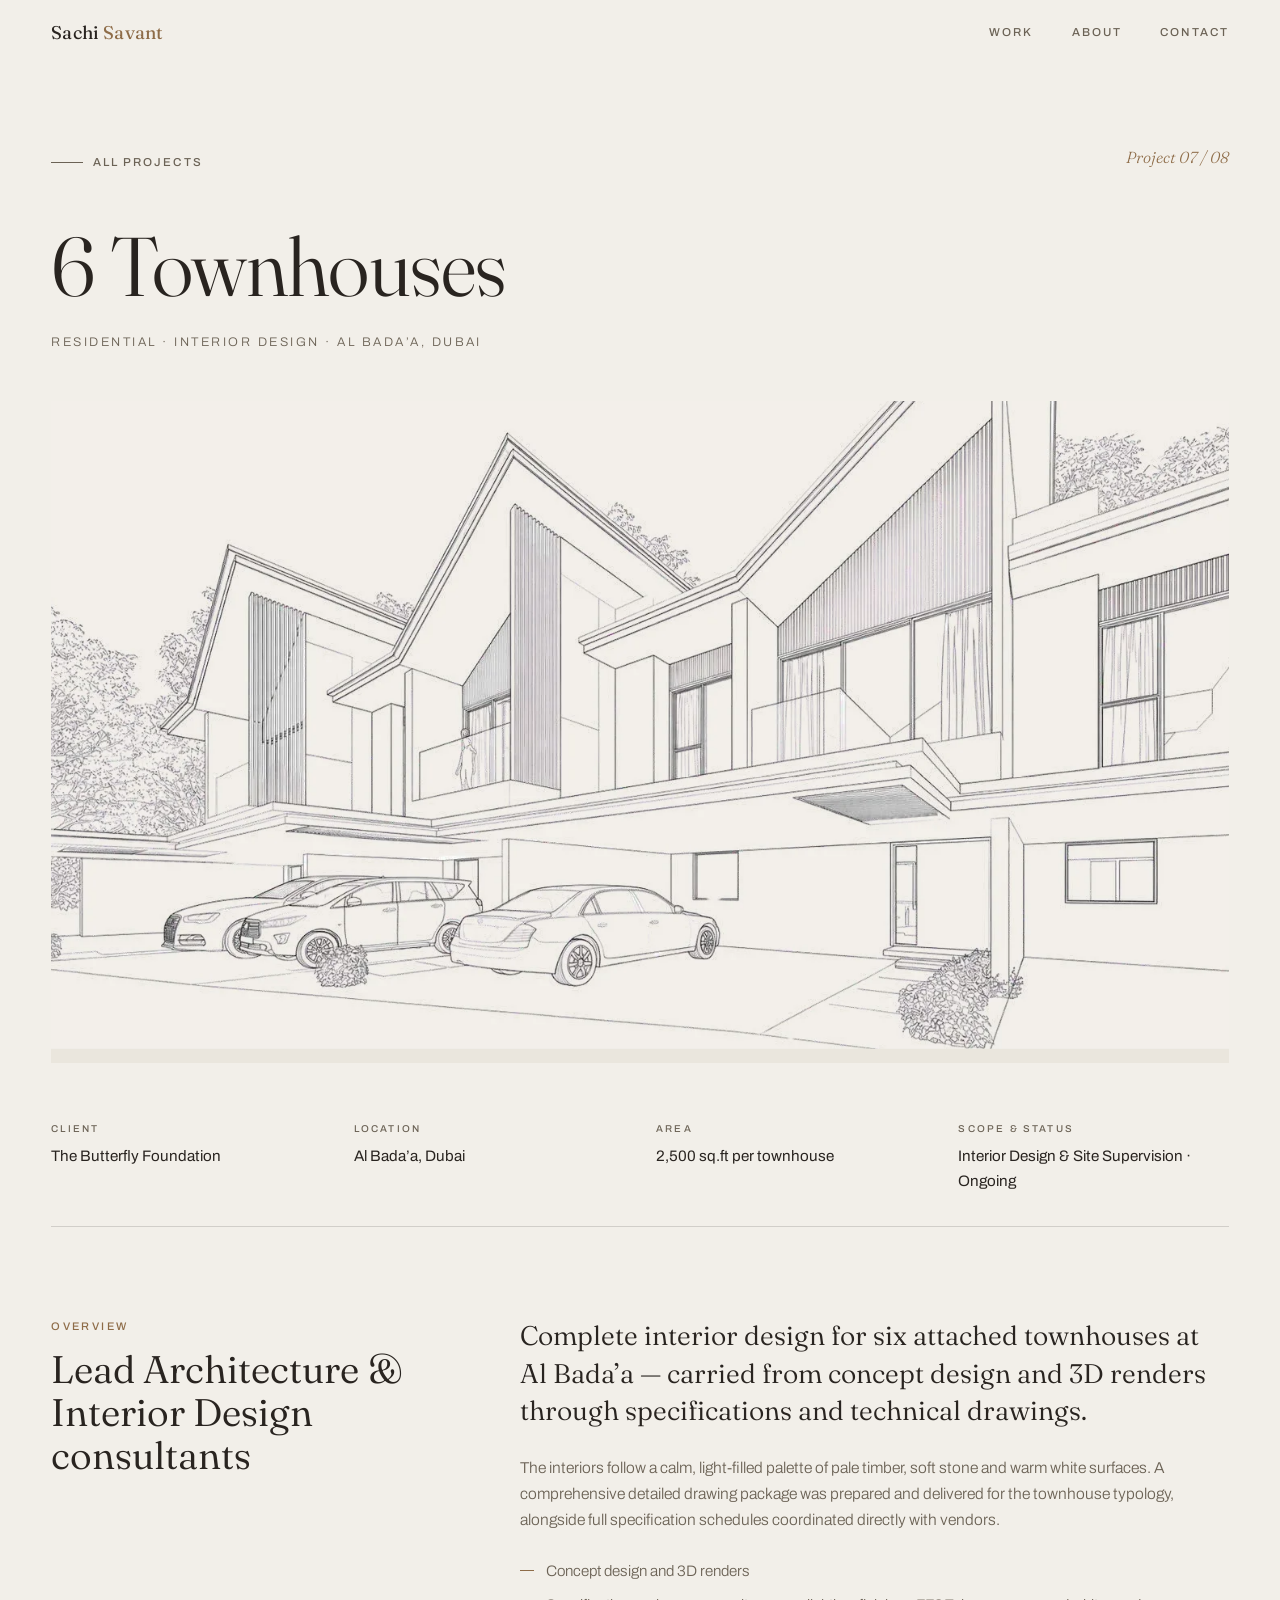
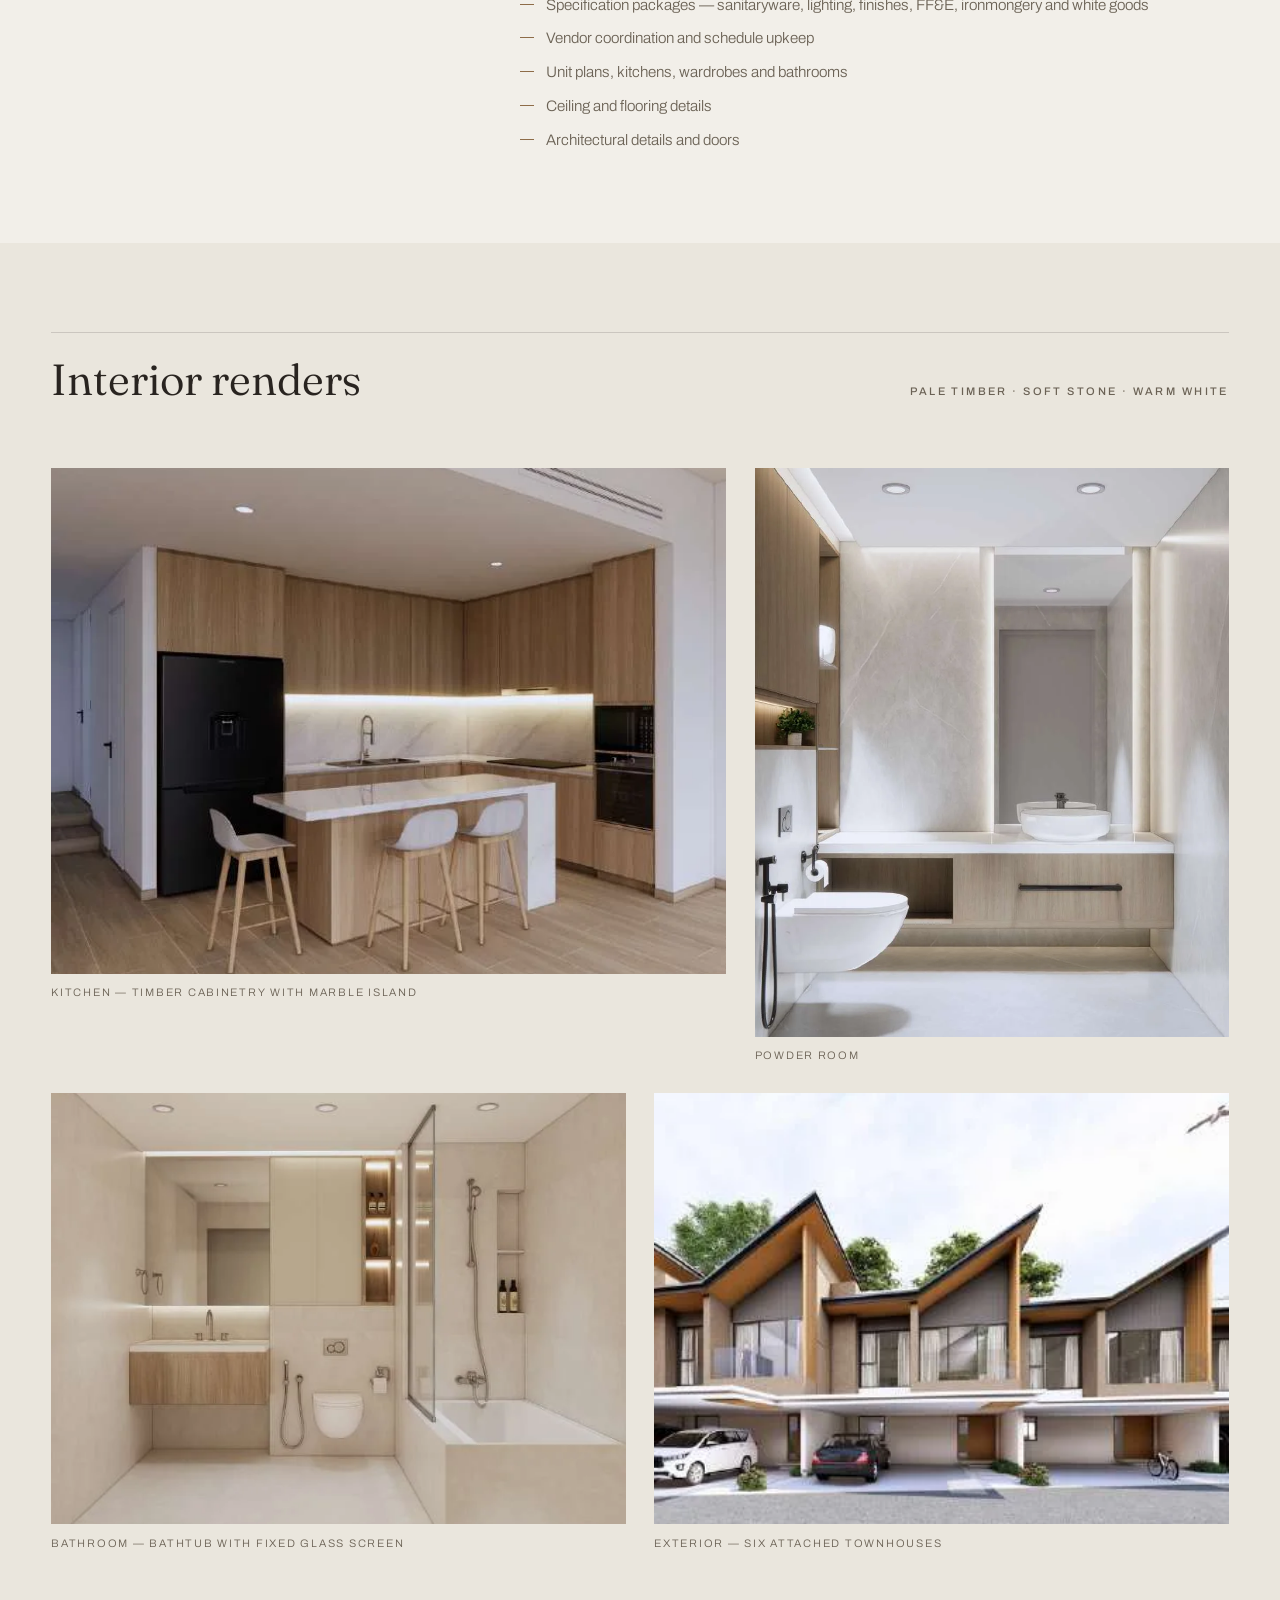
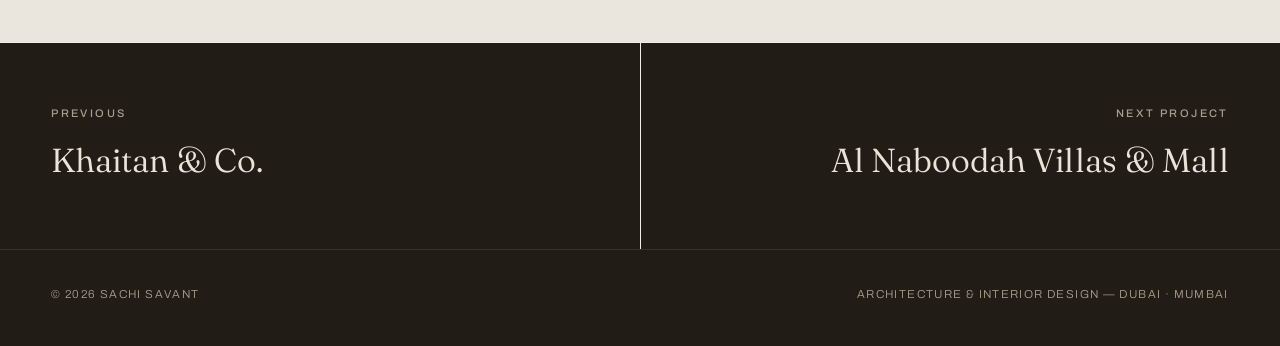
==== site/projects/6-townhouses.html @ d67f8778 "Add 6 Townhouses and Al Naboodah Villas & Mall projects; new cover sketch - New project pages with r" ====
<!DOCTYPE html>
<html lang="en">
<head>
  <meta charset="UTF-8">
  <meta name="viewport" content="width=device-width, initial-scale=1.0">
  <title>6 Townhouses — Sachi Savant</title>
  <meta name="description" content="Complete interior design for six attached townhouses at Al Bada'a, Dubai — concept design, 3D renders, specifications and technical drawings for The Butterfly Foundation.">
  <link rel="preconnect" href="https://fonts.googleapis.com">
  <link rel="preconnect" href="https://fonts.gstatic.com" crossorigin>
  <link href="https://fonts.googleapis.com/css2?family=Archivo:wght@300;400;500;600&family=Fraunces:ital,opsz,wght@0,9..144,300..600;1,9..144,300..600&display=swap" rel="stylesheet">
  <link rel="stylesheet" href="../assets/css/style.css">
  <link rel="icon" href="data:image/svg+xml,<svg xmlns='http://www.w3.org/2000/svg' viewBox='0 0 100 100'><rect width='100' height='100' fill='%23211c16'/><text x='50' y='68' font-size='52' text-anchor='middle' fill='%23b29372' font-family='Georgia'>S</text></svg>">
</head>
<body>

  <nav class="nav">
    <a class="nav__mark" href="../index.html">Sachi <span>Savant</span></a>
    <div class="nav__links">
      <a href="../index.html#work">Work</a>
      <a href="../index.html#about">About</a>
      <a class="nav__cta" href="../index.html#contact">Contact</a>
    </div>
  </nav>

  <header class="p-head">
    <div class="p-head__inner">
      <div class="p-head__top reveal">
        <a class="backlink" href="../index.html#work">All projects</a>
        <span class="p-head__num">Project 07 / 08</span>
      </div>
      <h1 class="reveal" style="--d:.06s">6 Townhouses</h1>
      <p class="p-head__sub reveal" style="--d:.12s">Residential · Interior Design · Al Bada&rsquo;a, Dubai</p>
    </div>
  </header>

  <div class="p-hero reveal">
    <div class="p-hero__media">
      <img src="../assets/img/6-townhouses/draw-exterior.webp" alt="Line drawing of six attached townhouses with angled roofs and covered parking" data-parallax="0.06">
    </div>
  </div>

  <div class="facts">
    <div class="facts__grid" data-stagger>
      <div class="facts__item reveal"><span class="label">Client</span><p>The Butterfly Foundation</p></div>
      <div class="facts__item reveal"><span class="label">Location</span><p>Al Bada&rsquo;a, Dubai</p></div>
      <div class="facts__item reveal"><span class="label">Area</span><p>2,500 sq.ft per townhouse</p></div>
      <div class="facts__item reveal"><span class="label">Scope &amp; Status</span><p>Interior Design &amp; Site Supervision · Ongoing</p></div>
    </div>
  </div>

  <section class="p-section">
    <div class="p-section__inner narrative">
      <div class="narrative__label reveal">
        <span class="label label--bronze">Overview</span>
        <h2>Lead Architecture &amp; Interior Design consultants</h2>
      </div>
      <div class="narrative__body reveal" style="--d:.1s">
        <p class="lede">Complete interior design for six attached townhouses at Al Bada&rsquo;a — carried from concept design and 3D renders through specifications and technical drawings.</p>
        <p>The interiors follow a calm, light-filled palette of pale timber, soft stone and warm white surfaces. A comprehensive detailed drawing package was prepared and delivered for the townhouse typology, alongside full specification schedules coordinated directly with vendors.</p>
        <ul class="checklist cols-2">
          <li>Concept design and 3D renders</li>
          <li>Specification packages — sanitaryware, lighting, finishes, FF&amp;E, ironmongery and white goods</li>
          <li>Vendor coordination and schedule upkeep</li>
          <li>Unit plans, kitchens, wardrobes and bathrooms</li>
          <li>Ceiling and flooring details</li>
          <li>Architectural details and doors</li>
        </ul>
      </div>
    </div>
  </section>

  <section class="p-section p-section--tint">
    <div class="p-section__inner">
      <div class="section-head reveal">
        <h2>Interior renders</h2>
        <span class="label">Pale timber · soft stone · warm white</span>
      </div>
      <div class="gallery" data-stagger>
        <figure class="g-7 reveal"><div class="g-media"><img src="../assets/img/6-townhouses/render-kitchen.webp" alt="Townhouse kitchen render with pale timber cabinetry and marble island" style="--ar:4/3" loading="lazy"></div><figcaption>Kitchen — timber cabinetry with marble island</figcaption></figure>
        <figure class="g-5 reveal"><div class="g-media"><img src="../assets/img/6-townhouses/render-powder-room.webp" alt="Powder room render with backlit mirror and floating timber vanity" style="--ar:5/6" loading="lazy"></div><figcaption>Powder room</figcaption></figure>
        <figure class="g-6 reveal" style="grid-column:span 6"><div class="g-media"><img src="../assets/img/6-townhouses/render-bathroom.webp" alt="Bathroom render with bathtub, glass screen and warm beige stone" style="--ar:4/3" loading="lazy"></div><figcaption>Bathroom — bathtub with fixed glass screen</figcaption></figure>
        <figure class="g-6 reveal" style="grid-column:span 6"><div class="g-media"><img src="../assets/img/6-townhouses/hero.webp" alt="Exterior render of the six attached townhouses with angled roofs" style="--ar:4/3" loading="lazy"></div><figcaption>Exterior — six attached townhouses</figcaption></figure>
      </div>
    </div>
  </section>

  <nav class="pn">
    <a href="khaitan-and-co.html"><span class="label">Previous</span><span class="pn__title">Khaitan &amp; Co.</span></a>
    <a href="al-naboodah-villas-mall.html"><span class="label">Next project</span><span class="pn__title">Al Naboodah Villas &amp; Mall</span></a>
  </nav>

  <footer class="footer">
    <span>© <span data-year>2026</span> Sachi Savant</span>
    <span>Architecture &amp; Interior Design — Dubai · Mumbai</span>
  </footer>

  <div class="lightbox" role="dialog" aria-label="Image viewer">
    <button class="lightbox__close" aria-label="Close">×</button>
    <img src="" alt="">
    <span class="lightbox__caption"></span>
  </div>

  <script src="../assets/js/main.js"></script>
</body>
</html>
---- site/assets/css/style.css ----
/* ————————————————————————————————————————————
   Sachi Savant — Portfolio
   Warm neutrals · stone · timber · quiet luxury
——————————————————————————————————————————————— */

:root {
  --bone: #f2efe9;
  --bone-2: #eae6dd;
  --bone-3: #e2dccf;
  --ink: #292420;
  --ink-2: #6b6255;
  --bronze: #8e6c48;
  --bronze-soft: #b29372;
  --line: rgba(41, 36, 32, 0.16);
  --line-soft: rgba(41, 36, 32, 0.09);
  --dark: #211c16;
  --dark-2: #2b251d;
  --on-dark: #e9e3d8;
  --on-dark-2: #a99e8d;
  --serif: "Fraunces", "Georgia", serif;
  --sans: "Archivo", "Helvetica Neue", sans-serif;
  --pad: clamp(1.25rem, 4vw, 4rem);
  --maxw: 90rem;
}

* { margin: 0; padding: 0; box-sizing: border-box; }

html {
  scroll-behavior: smooth;
  -webkit-text-size-adjust: 100%;
}

body {
  background: var(--bone);
  color: var(--ink);
  font-family: var(--sans);
  font-weight: 300;
  font-size: 1rem;
  line-height: 1.65;
  -webkit-font-smoothing: antialiased;
  overflow-x: hidden;
}

img { display: block; max-width: 100%; height: auto; }
a { color: inherit; text-decoration: none; }
ul { list-style: none; }
::selection { background: var(--bronze); color: var(--bone); }

/* ——— typography helpers ——— */

.label {
  font-family: var(--sans);
  font-size: 0.6875rem;
  font-weight: 500;
  letter-spacing: 0.22em;
  text-transform: uppercase;
  color: var(--ink-2);
}

.label--bronze { color: var(--bronze); }

.display {
  font-family: var(--serif);
  font-weight: 320;
  font-variation-settings: "opsz" 100;
  line-height: 1.06;
  letter-spacing: -0.01em;
}

.display em {
  font-style: italic;
  font-weight: 340;
  color: var(--bronze);
}

/* ——— page fade ——— */

body { opacity: 0; transition: opacity 0.55s ease; }
body.is-loaded { opacity: 1; }

/* ——— nav ——— */

.nav {
  position: fixed;
  inset: 0 0 auto 0;
  z-index: 90;
  display: flex;
  align-items: center;
  justify-content: space-between;
  padding: 1.1rem var(--pad);
  transition: background 0.4s ease, box-shadow 0.4s ease, padding 0.4s ease;
}

.nav.is-scrolled {
  background: color-mix(in srgb, var(--bone) 88%, transparent);
  backdrop-filter: blur(14px);
  -webkit-backdrop-filter: blur(14px);
  box-shadow: 0 1px 0 var(--line-soft);
  padding-block: 0.8rem;
}

.nav__mark {
  font-family: var(--serif);
  font-size: 1.15rem;
  font-weight: 420;
  letter-spacing: 0.01em;
}

.nav__mark span { color: var(--bronze); }

.nav__links {
  display: flex;
  gap: clamp(1.25rem, 3vw, 2.75rem);
  align-items: center;
}

.nav__links a {
  font-size: 0.72rem;
  font-weight: 500;
  letter-spacing: 0.18em;
  text-transform: uppercase;
  color: var(--ink-2);
  position: relative;
  padding-block: 0.25rem;
  transition: color 0.25s ease;
}

.nav__links a::after {
  content: "";
  position: absolute;
  left: 0;
  bottom: 0;
  width: 100%;
  height: 1px;
  background: var(--bronze);
  transform: scaleX(0);
  transform-origin: right;
  transition: transform 0.35s cubic-bezier(0.65, 0, 0.35, 1);
}

.nav__links a:hover { color: var(--ink); }
.nav__links a:hover::after { transform: scaleX(1); transform-origin: left; }

/* dark nav variant on dark hero */
.nav--overlay:not(.is-scrolled) { color: var(--ink); }

/* ——— hero (index) ——— */

.hero {
  position: relative;
  min-height: 100svh;
  display: flex;
  flex-direction: column;
  justify-content: center;
  padding: 8rem var(--pad) 5rem;
  overflow: hidden;
}

.hero__art {
  position: absolute;
  top: 0;
  right: -6%;
  height: 115%;
  width: min(72vw, 68rem);
  object-fit: cover;
  object-position: left center;
  opacity: 0.38;
  -webkit-mask-image: linear-gradient(100deg, transparent 12%, #000 58%);
  mask-image: linear-gradient(100deg, transparent 12%, #000 58%);
  pointer-events: none;
  will-change: transform;
}

.hero__inner { position: relative; max-width: var(--maxw); width: 100%; margin-inline: auto; }

.hero .label { display: block; margin-bottom: 2rem; }

.hero__title {
  font-size: clamp(2.6rem, 7.2vw, 6.4rem);
  max-width: 18ch;
}

.hero__intro {
  margin-top: 2.5rem;
  max-width: 34rem;
  font-size: clamp(0.98rem, 1.2vw, 1.08rem);
  color: var(--ink-2);
}

.hero__meta {
  display: flex;
  gap: 2.5rem;
  margin-top: 3.5rem;
  flex-wrap: wrap;
}

.hero__meta div { font-size: 0.8rem; color: var(--ink-2); }
.hero__meta strong { display: block; font-weight: 500; color: var(--ink); font-size: 0.8rem; letter-spacing: 0.06em; }

.hero__scroll {
  position: absolute;
  bottom: 2.2rem;
  left: var(--pad);
  display: flex;
  align-items: center;
  gap: 0.9rem;
  font-size: 0.65rem;
  letter-spacing: 0.24em;
  text-transform: uppercase;
  color: var(--ink-2);
}

.hero__scroll::after {
  content: "";
  width: 4.5rem;
  height: 1px;
  background: var(--ink-2);
  animation: scrollhint 2.6s ease-in-out infinite;
  transform-origin: left;
}

@keyframes scrollhint {
  0%, 100% { transform: scaleX(0.35); opacity: 0.4; }
  50% { transform: scaleX(1); opacity: 1; }
}

/* ——— sections ——— */

.section {
  padding: clamp(4.5rem, 9vw, 8.5rem) var(--pad);
}

.section__inner { max-width: var(--maxw); margin-inline: auto; }

.section-head {
  display: flex;
  align-items: baseline;
  justify-content: space-between;
  gap: 2rem;
  margin-bottom: clamp(2.5rem, 5vw, 4.5rem);
  border-top: 1px solid var(--line);
  padding-top: 1.4rem;
}

.section-head h2 {
  font-family: var(--serif);
  font-weight: 350;
  font-size: clamp(1.9rem, 3.4vw, 3rem);
  line-height: 1.1;
}

.section-head .label { white-space: nowrap; }

/* ——— works grid ——— */

.works {
  display: grid;
  grid-template-columns: repeat(12, 1fr);
  gap: clamp(1.5rem, 3.5vw, 3.5rem) clamp(1.25rem, 2.5vw, 2.5rem);
}

.work {
  position: relative;
  display: block;
}

.work:nth-child(6n + 1) { grid-column: 1 / span 7; }
.work:nth-child(6n + 2) { grid-column: 9 / span 4; margin-top: clamp(3rem, 8vw, 7rem); }
.work:nth-child(6n + 3) { grid-column: 2 / span 5; }
.work:nth-child(6n + 4) { grid-column: 8 / span 5; margin-top: clamp(-4rem, -6vw, -2rem); }
.work:nth-child(6n + 5) { grid-column: 1 / span 6; }
.work:nth-child(6n + 6) { grid-column: 8 / span 5; margin-top: clamp(2rem, 5vw, 4.5rem); }

.work__media {
  position: relative;
  overflow: hidden;
  background: var(--bone-2);
}

.work__media img {
  width: 100%;
  aspect-ratio: var(--ar, 4 / 3);
  object-fit: cover;
  transform: scale(1.015);
  transition: transform 1s cubic-bezier(0.22, 1, 0.36, 1);
}

.work:hover .work__media img { transform: scale(1.055); }

.work__num {
  position: absolute;
  top: 1rem;
  left: 1.1rem;
  font-family: var(--serif);
  font-style: italic;
  font-size: 0.95rem;
  color: #fff;
  mix-blend-mode: difference;
  z-index: 2;
}

.work__body {
  display: flex;
  justify-content: space-between;
  align-items: baseline;
  gap: 0.5rem 1.5rem;
  flex-wrap: wrap;
  margin-top: 1.1rem;
}

.work__title {
  font-family: var(--serif);
  font-weight: 380;
  font-size: clamp(1.25rem, 2vw, 1.65rem);
  line-height: 1.15;
  position: relative;
  display: inline-block;
}

.work__title::after {
  content: "";
  position: absolute;
  left: 0;
  bottom: -3px;
  width: 100%;
  height: 1px;
  background: var(--bronze);
  transform: scaleX(0);
  transform-origin: right;
  transition: transform 0.4s cubic-bezier(0.65, 0, 0.35, 1);
}

.work:hover .work__title::after { transform: scaleX(1); transform-origin: left; }

.work__meta {
  font-size: 0.72rem;
  letter-spacing: 0.14em;
  text-transform: uppercase;
  color: var(--ink-2);
  text-align: right;
  white-space: nowrap;
}

.work__meta em {
  display: block;
  font-style: normal;
  color: var(--bronze);
  margin-top: 0.2rem;
  font-size: 0.66rem;
}

/* ——— philosophy ——— */

.philosophy { background: var(--bone-2); }

.philosophy__grid {
  display: grid;
  grid-template-columns: minmax(0, 7fr) minmax(0, 4fr);
  gap: clamp(2.5rem, 6vw, 6rem);
  align-items: start;
}

.philosophy__quote {
  font-family: var(--serif);
  font-weight: 330;
  font-size: clamp(1.7rem, 3.4vw, 2.9rem);
  line-height: 1.25;
}

.philosophy__quote em { font-style: italic; color: var(--bronze); }

.philosophy__text { color: var(--ink-2); font-size: 0.98rem; }
.philosophy__text p + p { margin-top: 1.1rem; }

.materials-strip {
  display: grid;
  grid-template-columns: repeat(4, 1fr);
  gap: 1px;
  background: var(--line-soft);
  border: 1px solid var(--line-soft);
  margin-top: clamp(3rem, 6vw, 5rem);
}

.materials-strip figure { position: relative; background: var(--bone); }

.materials-strip img {
  width: 100%;
  aspect-ratio: 3 / 4;
  object-fit: cover;
}

.materials-strip figcaption {
  position: absolute;
  inset: auto 0 0 0;
  padding: 0.7rem 0.9rem;
  font-size: 0.62rem;
  letter-spacing: 0.18em;
  text-transform: uppercase;
  color: #fff;
  background: linear-gradient(transparent, rgba(30, 25, 18, 0.55));
}

/* ——— contact / footer ——— */

.contact {
  background: var(--dark);
  color: var(--on-dark);
}

.contact .section-head { border-top-color: rgba(233, 227, 216, 0.18); }
.contact .section-head h2 { color: var(--on-dark); }
.contact .label { color: var(--on-dark-2); }

.contact__title {
  font-family: var(--serif);
  font-weight: 320;
  font-size: clamp(2.4rem, 6vw, 5rem);
  line-height: 1.08;
  max-width: 16ch;
}

.contact__title em { font-style: italic; color: var(--bronze-soft); }

.contact__grid {
  display: grid;
  grid-template-columns: repeat(auto-fit, minmax(14rem, 1fr));
  gap: 2rem;
  margin-top: clamp(3rem, 6vw, 5rem);
  padding-top: 2.2rem;
  border-top: 1px solid rgba(233, 227, 216, 0.18);
}

.contact__item .label { display: block; margin-bottom: 0.6rem; }

.contact__item a,
.contact__item span {
  font-family: var(--serif);
  font-size: clamp(1.1rem, 1.8vw, 1.45rem);
  font-weight: 340;
  color: var(--on-dark);
  transition: color 0.25s ease;
}

.contact__item a:hover { color: var(--bronze-soft); }

.footer {
  background: var(--dark);
  color: var(--on-dark-2);
  padding: 2.2rem var(--pad) 2.6rem;
  display: flex;
  justify-content: space-between;
  gap: 1rem;
  flex-wrap: wrap;
  font-size: 0.72rem;
  letter-spacing: 0.12em;
  text-transform: uppercase;
  border-top: 1px solid rgba(233, 227, 216, 0.1);
}

/* ————————————————————————————————
   project pages
———————————————————————————————— */

.p-head {
  padding: 9rem var(--pad) 3rem;
}

.p-head__inner { max-width: var(--maxw); margin-inline: auto; }

.p-head__top {
  display: flex;
  justify-content: space-between;
  align-items: baseline;
  gap: 1.5rem;
  margin-bottom: clamp(2rem, 4vw, 3.5rem);
}

.backlink {
  font-size: 0.72rem;
  font-weight: 500;
  letter-spacing: 0.18em;
  text-transform: uppercase;
  color: var(--ink-2);
  display: inline-flex;
  align-items: center;
  gap: 0.6rem;
  transition: color 0.25s ease;
}

.backlink::before {
  content: "";
  width: 2rem;
  height: 1px;
  background: currentColor;
  transition: width 0.3s ease;
}

.backlink:hover { color: var(--bronze); }
.backlink:hover::before { width: 2.8rem; }

.p-head__num {
  font-family: var(--serif);
  font-style: italic;
  font-size: 1rem;
  color: var(--bronze);
}

.p-head h1 {
  font-family: var(--serif);
  font-weight: 330;
  font-size: clamp(2.6rem, 6.5vw, 5.6rem);
  line-height: 1.04;
  letter-spacing: -0.01em;
  max-width: 20ch;
}

.p-head__sub {
  margin-top: 1.4rem;
  font-size: 0.78rem;
  letter-spacing: 0.2em;
  text-transform: uppercase;
  color: var(--ink-2);
}

.p-hero {
  padding: 0 var(--pad);
  max-width: var(--maxw);
  margin-inline: auto;
}

.p-hero__media {
  overflow: hidden;
  background: var(--bone-2);
}

.p-hero__media img {
  width: 100%;
  aspect-ratio: 16 / 9;
  object-fit: cover;
  will-change: transform;
}

.facts {
  max-width: var(--maxw);
  margin: 0 auto;
  padding: 2rem var(--pad) 0;
}

.facts__grid {
  display: grid;
  grid-template-columns: repeat(auto-fit, minmax(11rem, 1fr));
  gap: 1.5rem 2rem;
  padding: 1.6rem 0 2rem;
  border-bottom: 1px solid var(--line);
}

.facts__item .label { display: block; margin-bottom: 0.45rem; font-size: 0.62rem; }
.facts__item p { font-size: 0.95rem; font-weight: 400; }

/* narrative blocks */

.p-section { padding: clamp(3.5rem, 7vw, 6.5rem) var(--pad); }
.p-section__inner { max-width: var(--maxw); margin-inline: auto; }

.p-section--tint { background: var(--bone-2); }

.narrative {
  display: grid;
  grid-template-columns: minmax(0, 4fr) minmax(0, 7fr);
  gap: clamp(2rem, 5vw, 5.5rem);
  align-items: start;
}

.narrative__label { position: sticky; top: 6.5rem; }
.narrative__label .label { display: block; margin-bottom: 0.8rem; }

.narrative__label h2 {
  font-family: var(--serif);
  font-weight: 350;
  font-size: clamp(1.7rem, 3vw, 2.5rem);
  line-height: 1.12;
}

.narrative__body { font-size: clamp(0.98rem, 1.15vw, 1.08rem); color: var(--ink-2); }
.narrative__body > p + p { margin-top: 1.2rem; }
.narrative__body strong { color: var(--ink); font-weight: 500; }

.narrative__body .lede {
  font-family: var(--serif);
  font-weight: 340;
  font-size: clamp(1.3rem, 2.1vw, 1.7rem);
  line-height: 1.4;
  color: var(--ink);
  margin-bottom: 1.6rem;
}

.checklist { margin-top: 1.6rem; display: grid; gap: 0.55rem; }

.checklist li {
  position: relative;
  padding-left: 1.6rem;
  font-size: 0.95rem;
}

.checklist li::before {
  content: "";
  position: absolute;
  left: 0;
  top: 0.72em;
  width: 0.85rem;
  height: 1px;
  background: var(--bronze);
}

.cols-2 { columns: 2; column-gap: 2.5rem; }
@media (max-width: 40rem) { .cols-2 { columns: 1; } }

/* galleries */

.gallery {
  display: grid;
  grid-template-columns: repeat(12, 1fr);
  gap: clamp(1rem, 2.2vw, 2rem);
}

.gallery figure { position: relative; grid-column: span 6; cursor: zoom-in; }

.gallery figure.g-4 { grid-column: span 4; }
.gallery figure.g-5 { grid-column: span 5; }
.gallery figure.g-7 { grid-column: span 7; }
.gallery figure.g-8 { grid-column: span 8; }
.gallery figure.g-12 { grid-column: span 12; }

.gallery .g-media { overflow: hidden; background: var(--bone-2); }

.gallery img {
  width: 100%;
  aspect-ratio: var(--ar, 4 / 3);
  object-fit: cover;
  transition: transform 0.9s cubic-bezier(0.22, 1, 0.36, 1);
}

.gallery figure:hover img { transform: scale(1.035); }

.gallery figcaption {
  margin-top: 0.65rem;
  font-size: 0.68rem;
  letter-spacing: 0.16em;
  text-transform: uppercase;
  color: var(--ink-2);
}

.gallery--drawings img {
  object-fit: contain;
  background: #fbfaf7;
  padding: clamp(0.75rem, 2vw, 1.75rem);
}

.gallery--drawings .g-media { background: #fbfaf7; border: 1px solid var(--line-soft); }

/* pull quote */

.pullquote {
  max-width: 52rem;
  margin-inline: auto;
  text-align: center;
  font-family: var(--serif);
  font-weight: 330;
  font-size: clamp(1.6rem, 3.2vw, 2.7rem);
  line-height: 1.3;
}

.pullquote em { font-style: italic; color: var(--bronze); }

.pullquote .label { display: block; margin-top: 2rem; }

/* before / after slider */

.ba {
  position: relative;
  overflow: hidden;
  user-select: none;
  touch-action: none;
  background: var(--bone-3);
}

.ba img {
  width: 100%;
  aspect-ratio: 16 / 9.5;
  object-fit: cover;
  pointer-events: none;
}

.ba__after {
  position: absolute;
  inset: 0;
  clip-path: inset(0 0 0 var(--cut, 50%));
}

.ba__after img { height: 100%; }

.ba__handle {
  position: absolute;
  top: 0;
  bottom: 0;
  left: var(--cut, 50%);
  width: 1px;
  background: #fff;
  box-shadow: 0 0 0 0.5px rgba(0, 0, 0, 0.25);
}

.ba__handle::after {
  content: "⟨ ⟩";
  position: absolute;
  top: 50%;
  left: 50%;
  transform: translate(-50%, -50%);
  background: var(--bone);
  color: var(--ink);
  border-radius: 999px;
  width: 2.7rem;
  height: 2.7rem;
  display: grid;
  place-items: center;
  font-size: 0.72rem;
  letter-spacing: 0.08em;
  box-shadow: 0 4px 18px rgba(30, 25, 18, 0.28);
}

.ba__tag {
  position: absolute;
  bottom: 1rem;
  font-size: 0.62rem;
  letter-spacing: 0.2em;
  text-transform: uppercase;
  color: #fff;
  background: rgba(30, 25, 18, 0.55);
  padding: 0.35rem 0.75rem;
  backdrop-filter: blur(4px);
}

.ba__tag--before { left: 1rem; }
.ba__tag--after { right: 1rem; }

.ba-caption {
  margin-top: 0.8rem;
  font-size: 0.68rem;
  letter-spacing: 0.16em;
  text-transform: uppercase;
  color: var(--ink-2);
}

/* FF&E board */

.ffe-board {
  border: 1px solid var(--line-soft);
  background: #fbfaf7;
  padding: clamp(1.5rem, 4vw, 3.5rem);
  display: grid;
  gap: clamp(2.5rem, 5vw, 4rem);
}

.ffe-room__title {
  font-family: var(--serif);
  font-style: italic;
  font-weight: 360;
  font-size: 1.25rem;
  color: var(--bronze);
  margin-bottom: 1.4rem;
  display: flex;
  align-items: center;
  gap: 1.2rem;
}

.ffe-room__title::after { content: ""; flex: 1; height: 1px; background: var(--line-soft); }

.ffe-items {
  display: flex;
  flex-wrap: wrap;
  gap: clamp(1.25rem, 3vw, 2.75rem);
  align-items: flex-end;
}

.ffe-item { text-align: center; }

.ffe-item img {
  height: clamp(5.5rem, 12vw, 9.5rem);
  width: auto;
  max-width: clamp(8rem, 18vw, 14rem);
  object-fit: contain;
  margin-inline: auto;
  filter: drop-shadow(0 10px 14px rgba(30, 25, 18, 0.1));
  transition: transform 0.5s cubic-bezier(0.22, 1, 0.36, 1);
}

.ffe-item:hover img { transform: translateY(-4px); }

.ffe-item figcaption {
  margin-top: 0.7rem;
  font-size: 0.6rem;
  letter-spacing: 0.18em;
  text-transform: uppercase;
  color: var(--ink-2);
}

/* material board (EMAAR) */

.mat-board {
  display: grid;
  grid-template-columns: repeat(12, 1fr);
  grid-auto-rows: clamp(4.5rem, 10vw, 8.5rem);
  gap: clamp(0.6rem, 1.4vw, 1.1rem);
}

.mat-board figure { position: relative; overflow: hidden; }

.mat-board img { width: 100%; height: 100%; object-fit: cover; transition: transform 0.8s ease; }
.mat-board figure:hover img { transform: scale(1.05); }

.mat-board figcaption {
  position: absolute;
  inset: auto 0 0 0;
  padding: 0.55rem 0.75rem;
  font-size: 0.58rem;
  letter-spacing: 0.18em;
  text-transform: uppercase;
  color: #fff;
  background: linear-gradient(transparent, rgba(30, 25, 18, 0.6));
}

.mat-1 { grid-column: 1 / span 4; grid-row: span 3; }
.mat-2 { grid-column: 5 / span 3; grid-row: span 2; }
.mat-3 { grid-column: 8 / span 2; grid-row: span 2; }
.mat-4 { grid-column: 10 / span 3; grid-row: span 3; }
.mat-5 { grid-column: 5 / span 2; grid-row: span 1; }
.mat-6 { grid-column: 7 / span 3; grid-row: span 1; }

/* pantone palette */

.palette {
  display: grid;
  grid-template-columns: repeat(auto-fit, minmax(11rem, 1fr));
  gap: clamp(1rem, 2vw, 1.75rem);
}

.chip {
  position: relative;
  overflow: hidden;
  aspect-ratio: 3 / 4.4;
  background: var(--bone-2);
}

.chip img { position: absolute; inset: 0; width: 100%; height: 100%; object-fit: cover; }

.chip__card {
  position: absolute;
  inset: 12% 16% auto;
  aspect-ratio: 1 / 1.05;
  background: var(--swatch);
  box-shadow: 0 10px 26px rgba(30, 25, 18, 0.22);
  border: 4px solid #fff;
  border-bottom-width: 2.6rem;
}

.chip__name {
  position: absolute;
  left: 16%;
  right: 16%;
  bottom: 8%;
  background: #fff;
  padding: 0.7rem 0.8rem;
  font-size: 0.6rem;
  letter-spacing: 0.14em;
  text-transform: uppercase;
  color: var(--ink);
  box-shadow: 0 8px 20px rgba(30, 25, 18, 0.14);
}

.chip__name strong { display: block; font-weight: 600; letter-spacing: 0.06em; font-size: 0.72rem; margin-bottom: 0.15rem; }

/* featured links */

.press {
  display: grid;
  gap: 1px;
  background: var(--line-soft);
  border-block: 1px solid var(--line-soft);
}

.press a {
  background: var(--bone);
  padding: 1.3rem 0.5rem;
  display: flex;
  justify-content: space-between;
  align-items: baseline;
  gap: 1.5rem;
  transition: padding-left 0.3s ease, color 0.3s ease;
}

.press a:hover { padding-left: 1.2rem; color: var(--bronze); }

.press .press__title { font-family: var(--serif); font-size: clamp(1.05rem, 1.8vw, 1.35rem); font-weight: 360; }
.press .press__src { font-size: 0.68rem; letter-spacing: 0.18em; text-transform: uppercase; color: var(--ink-2); white-space: nowrap; }

/* zones (pagoda) */

.zones {
  display: grid;
  grid-template-columns: repeat(auto-fit, minmax(14rem, 1fr));
  gap: 2rem;
}

.zone { border-top: 1px solid var(--line); padding-top: 1.2rem; }

.zone__num { font-family: var(--serif); font-style: italic; color: var(--bronze); font-size: 1rem; }

.zone h3 {
  font-family: var(--serif);
  font-weight: 380;
  font-size: 1.3rem;
  margin: 0.5rem 0 0.8rem;
}

.zone ul { display: grid; gap: 0.4rem; }

.zone li {
  position: relative;
  padding-left: 1.4rem;
  font-size: 0.9rem;
  color: var(--ink-2);
}

.zone li::before {
  content: "";
  position: absolute;
  left: 0;
  top: 0.7em;
  width: 0.7rem;
  height: 1px;
  background: var(--bronze);
}

/* prev / next */

.pn {
  display: grid;
  grid-template-columns: 1fr 1fr;
  gap: 1px;
  background: rgba(233, 227, 216, 0.14);
  border-top: 1px solid rgba(233, 227, 216, 0.14);
}

.pn a {
  background: var(--dark);
  color: var(--on-dark);
  padding: clamp(2.2rem, 5vw, 3.8rem) var(--pad);
  display: flex;
  flex-direction: column;
  gap: 0.7rem;
  transition: background 0.35s ease;
}

.pn a:hover { background: var(--dark-2); }

.pn .label { color: var(--on-dark-2); }

.pn__title {
  font-family: var(--serif);
  font-weight: 340;
  font-size: clamp(1.4rem, 2.6vw, 2.1rem);
}

.pn a:last-child { text-align: right; align-items: flex-end; }

/* lightbox */

.lightbox {
  position: fixed;
  inset: 0;
  z-index: 200;
  background: rgba(24, 20, 15, 0.93);
  display: grid;
  place-items: center;
  padding: clamp(1rem, 4vw, 3.5rem);
  opacity: 0;
  pointer-events: none;
  transition: opacity 0.35s ease;
}

.lightbox.is-open { opacity: 1; pointer-events: auto; }

.lightbox img {
  max-width: 100%;
  max-height: 88vh;
  width: auto;
  height: auto;
  object-fit: contain;
  box-shadow: 0 30px 80px rgba(0, 0, 0, 0.5);
}

.lightbox__caption {
  position: absolute;
  bottom: 1.4rem;
  left: 50%;
  transform: translateX(-50%);
  color: var(--on-dark-2);
  font-size: 0.68rem;
  letter-spacing: 0.18em;
  text-transform: uppercase;
}

.lightbox__close {
  position: absolute;
  top: 1.2rem;
  right: 1.6rem;
  background: none;
  border: none;
  color: var(--on-dark);
  font-size: 1.6rem;
  cursor: pointer;
  font-family: var(--sans);
  font-weight: 300;
}

/* reveal animation */

.reveal {
  opacity: 0;
  transform: translateY(2rem);
  transition: opacity 0.9s cubic-bezier(0.22, 1, 0.36, 1), transform 0.9s cubic-bezier(0.22, 1, 0.36, 1);
  transition-delay: var(--d, 0s);
}

.reveal.is-in { opacity: 1; transform: none; }

@media (prefers-reduced-motion: reduce) {
  .reveal { opacity: 1; transform: none; transition: none; }
  .hero__scroll::after { animation: none; }
  html { scroll-behavior: auto; }
}

/* ——— responsive ——— */

@media (max-width: 64rem) {
  .work:nth-child(n) { grid-column: span 6; margin-top: 0; }
  .philosophy__grid { grid-template-columns: 1fr; }
  .narrative { grid-template-columns: 1fr; }
  .narrative__label { position: static; }
  .mat-board { grid-auto-rows: clamp(4rem, 12vw, 7rem); }
}

@media (max-width: 44rem) {
  .works { grid-template-columns: 1fr; }
  .work:nth-child(n) { grid-column: 1 / -1; }
  .gallery figure,
  .gallery figure.g-4,
  .gallery figure.g-5,
  .gallery figure.g-7,
  .gallery figure.g-8 { grid-column: span 12; }
  .nav__links a:not(.nav__cta) { display: none; }
  .nav__links a.nav__cta { display: inline-block; }
  .pn { grid-template-columns: 1fr; }
  .pn a:last-child { text-align: left; align-items: flex-start; }
  .materials-strip { grid-template-columns: repeat(2, 1fr); }
  .mat-1 { grid-column: 1 / span 8; }
  .mat-2 { grid-column: 9 / span 4; }
  .mat-3 { grid-column: 1 / span 4; }
  .mat-4 { grid-column: 5 / span 8; }
  .mat-5 { grid-column: 1 / span 6; }
  .mat-6 { grid-column: 7 / span 6; }
}
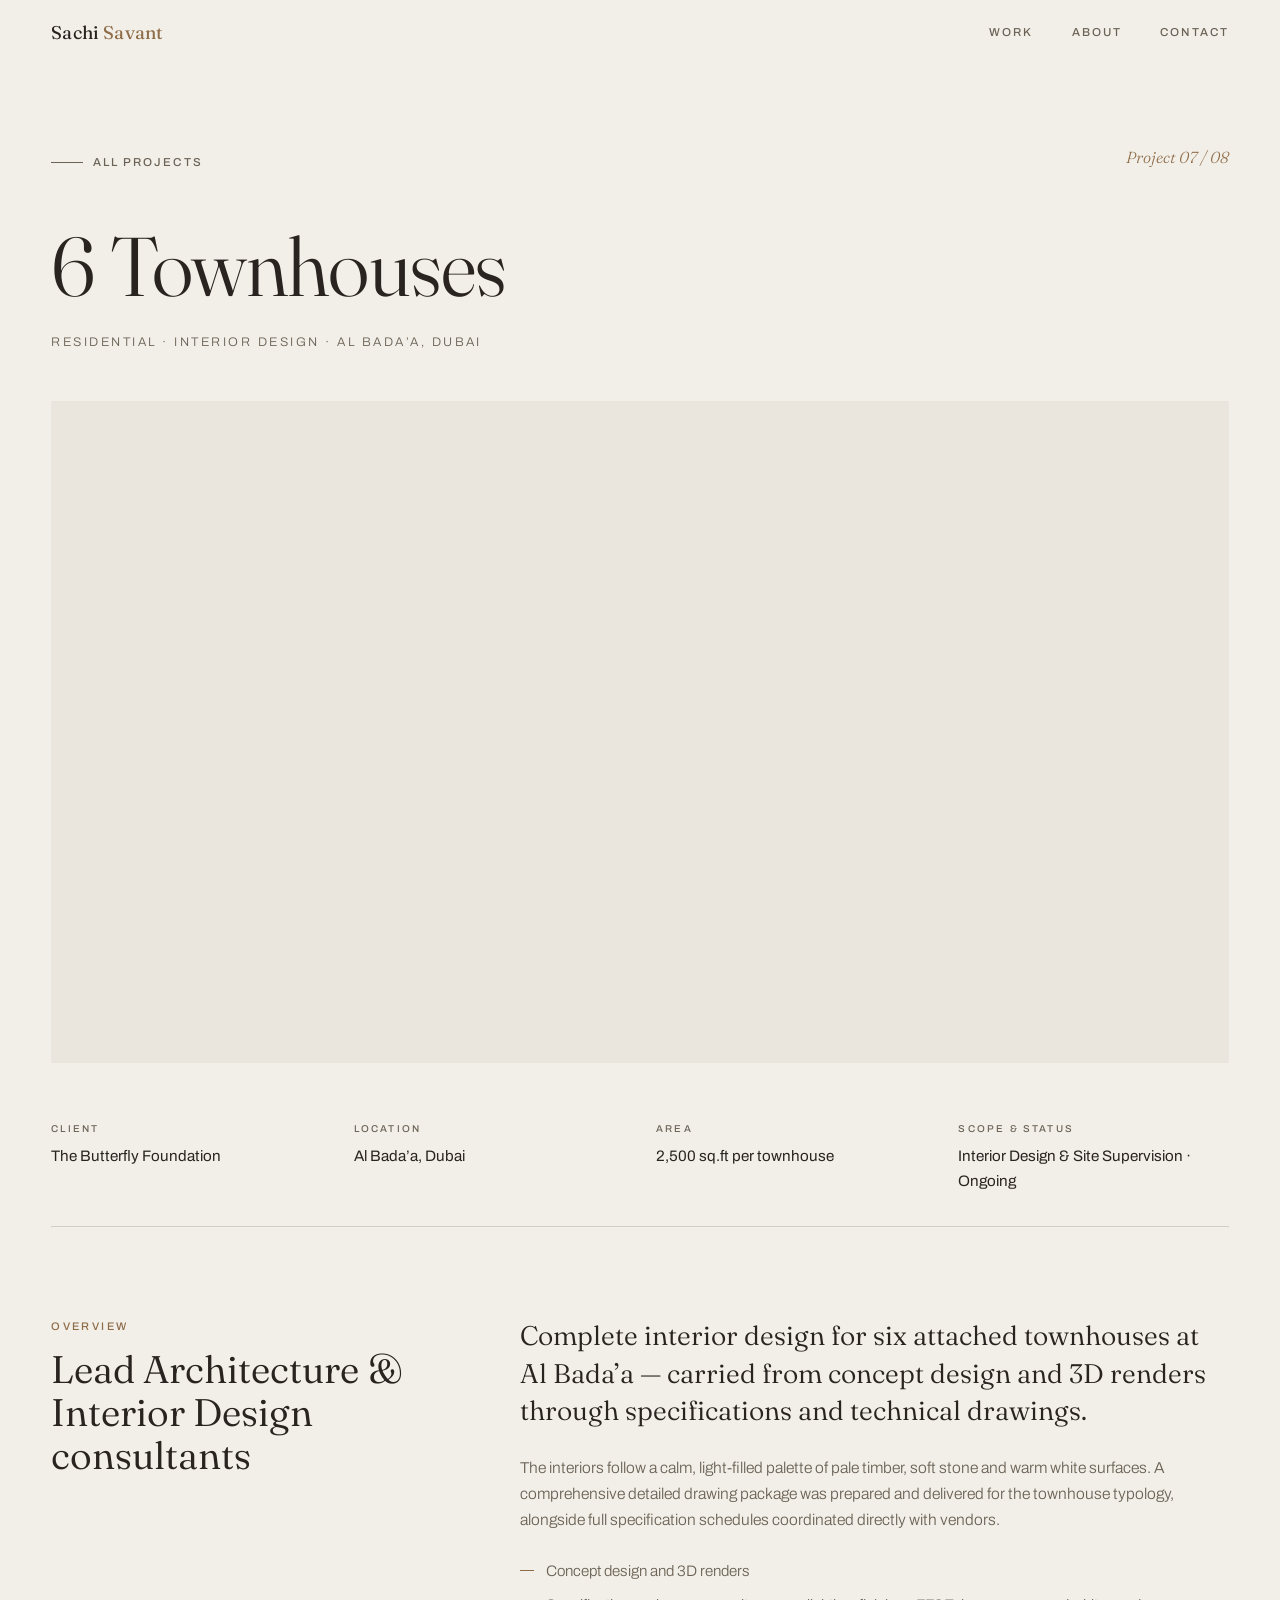
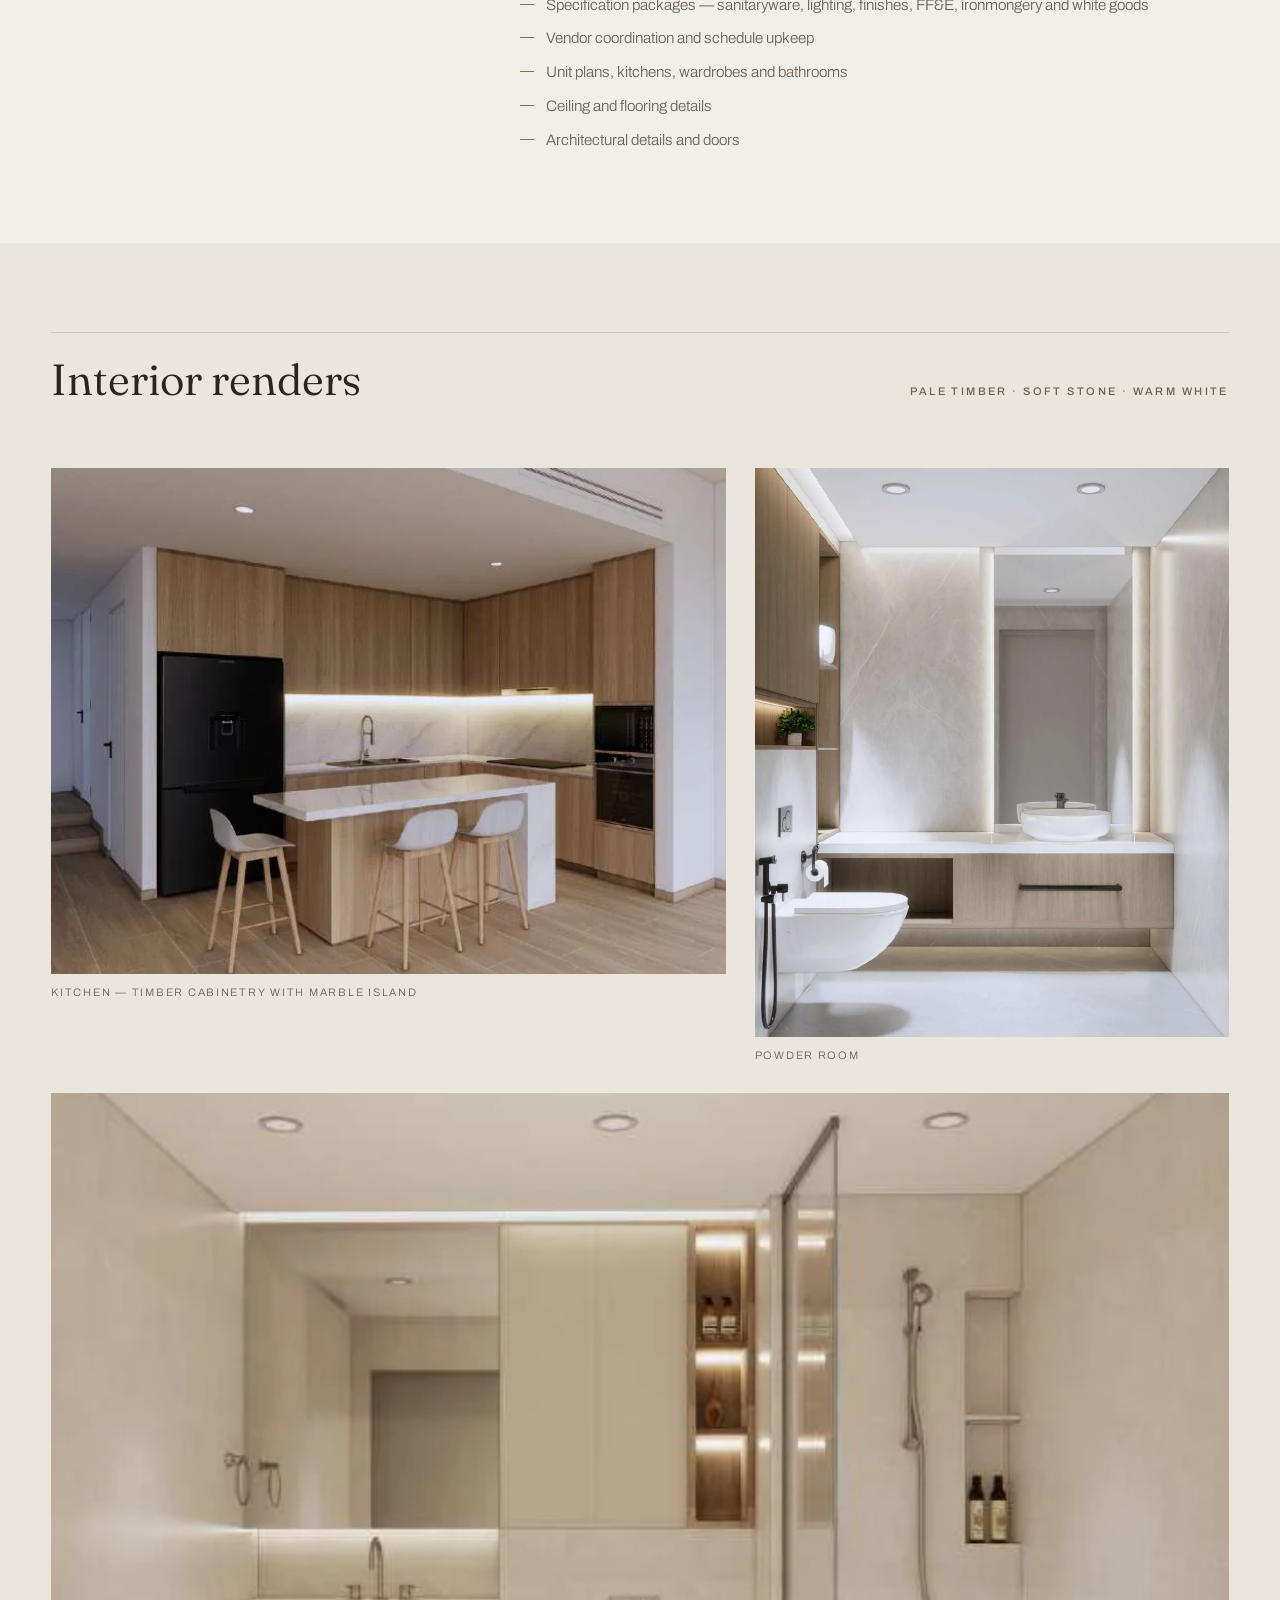
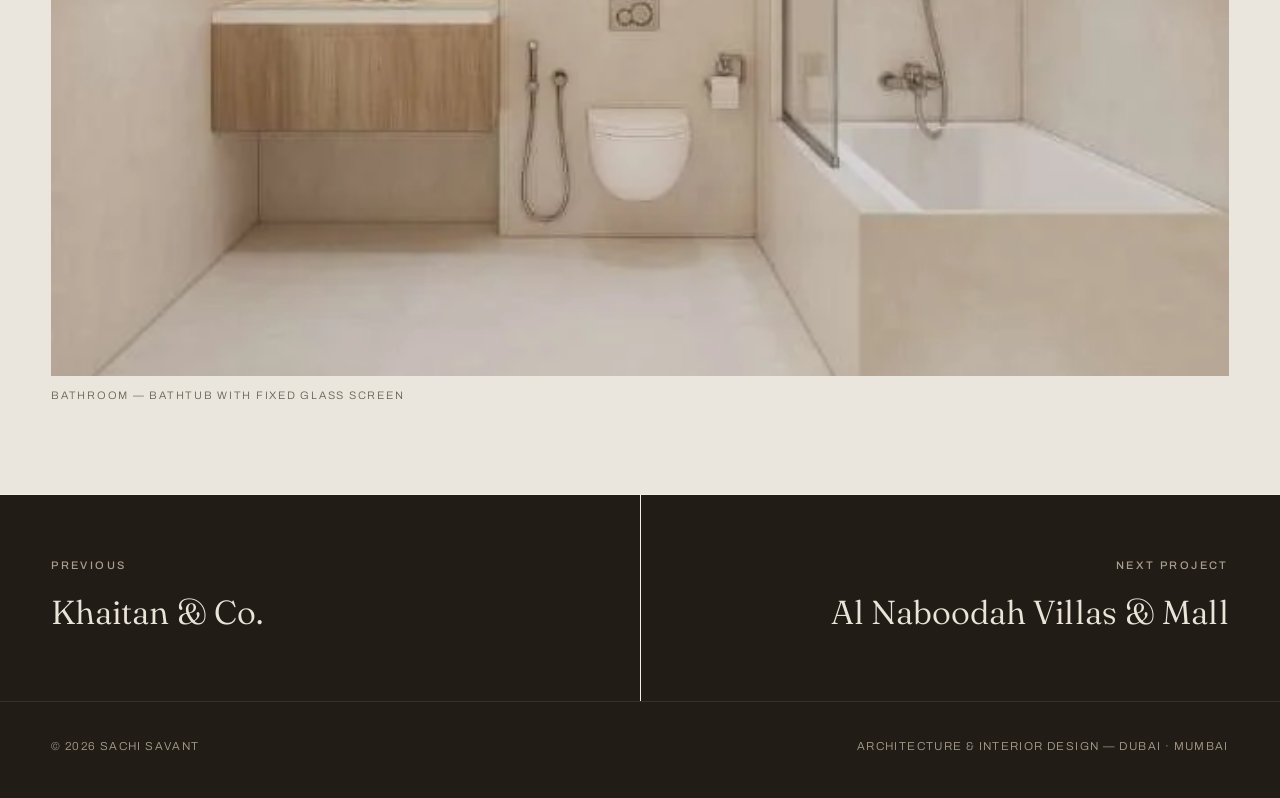
==== commit 31b4a767: "6 Townhouses: use exterior render as hero, drop duplicate figure Replace the line-drawing hero with " ====
--- a/site/projects/6-townhouses.html
+++ b/site/projects/6-townhouses.html
@@ -35,7 +35,7 @@
 
   <div class="p-hero reveal">
     <div class="p-hero__media">
-      <img src="../assets/img/6-townhouses/draw-exterior.webp" alt="Line drawing of six attached townhouses with angled roofs and covered parking" data-parallax="0.06">
+      <img src="../assets/img/6-townhouses/hero-exterior.webp" alt="Exterior render of the six attached townhouses with angled roofs" data-parallax="0.06">
     </div>
   </div>
 
@@ -78,8 +78,7 @@
       <div class="gallery" data-stagger>
         <figure class="g-7 reveal"><div class="g-media"><img src="../assets/img/6-townhouses/render-kitchen.webp" alt="Townhouse kitchen render with pale timber cabinetry and marble island" style="--ar:4/3" loading="lazy"></div><figcaption>Kitchen — timber cabinetry with marble island</figcaption></figure>
         <figure class="g-5 reveal"><div class="g-media"><img src="../assets/img/6-townhouses/render-powder-room.webp" alt="Powder room render with backlit mirror and floating timber vanity" style="--ar:5/6" loading="lazy"></div><figcaption>Powder room</figcaption></figure>
-        <figure class="g-6 reveal" style="grid-column:span 6"><div class="g-media"><img src="../assets/img/6-townhouses/render-bathroom.webp" alt="Bathroom render with bathtub, glass screen and warm beige stone" style="--ar:4/3" loading="lazy"></div><figcaption>Bathroom — bathtub with fixed glass screen</figcaption></figure>
-        <figure class="g-6 reveal" style="grid-column:span 6"><div class="g-media"><img src="../assets/img/6-townhouses/hero.webp" alt="Exterior render of the six attached townhouses with angled roofs" style="--ar:4/3" loading="lazy"></div><figcaption>Exterior — six attached townhouses</figcaption></figure>
+        <figure class="g-12 reveal"><div class="g-media"><img src="../assets/img/6-townhouses/render-bathroom.webp" alt="Bathroom render with bathtub, glass screen and warm beige stone" style="--ar:4/3" loading="lazy"></div><figcaption>Bathroom — bathtub with fixed glass screen</figcaption></figure>
       </div>
     </div>
   </section>
